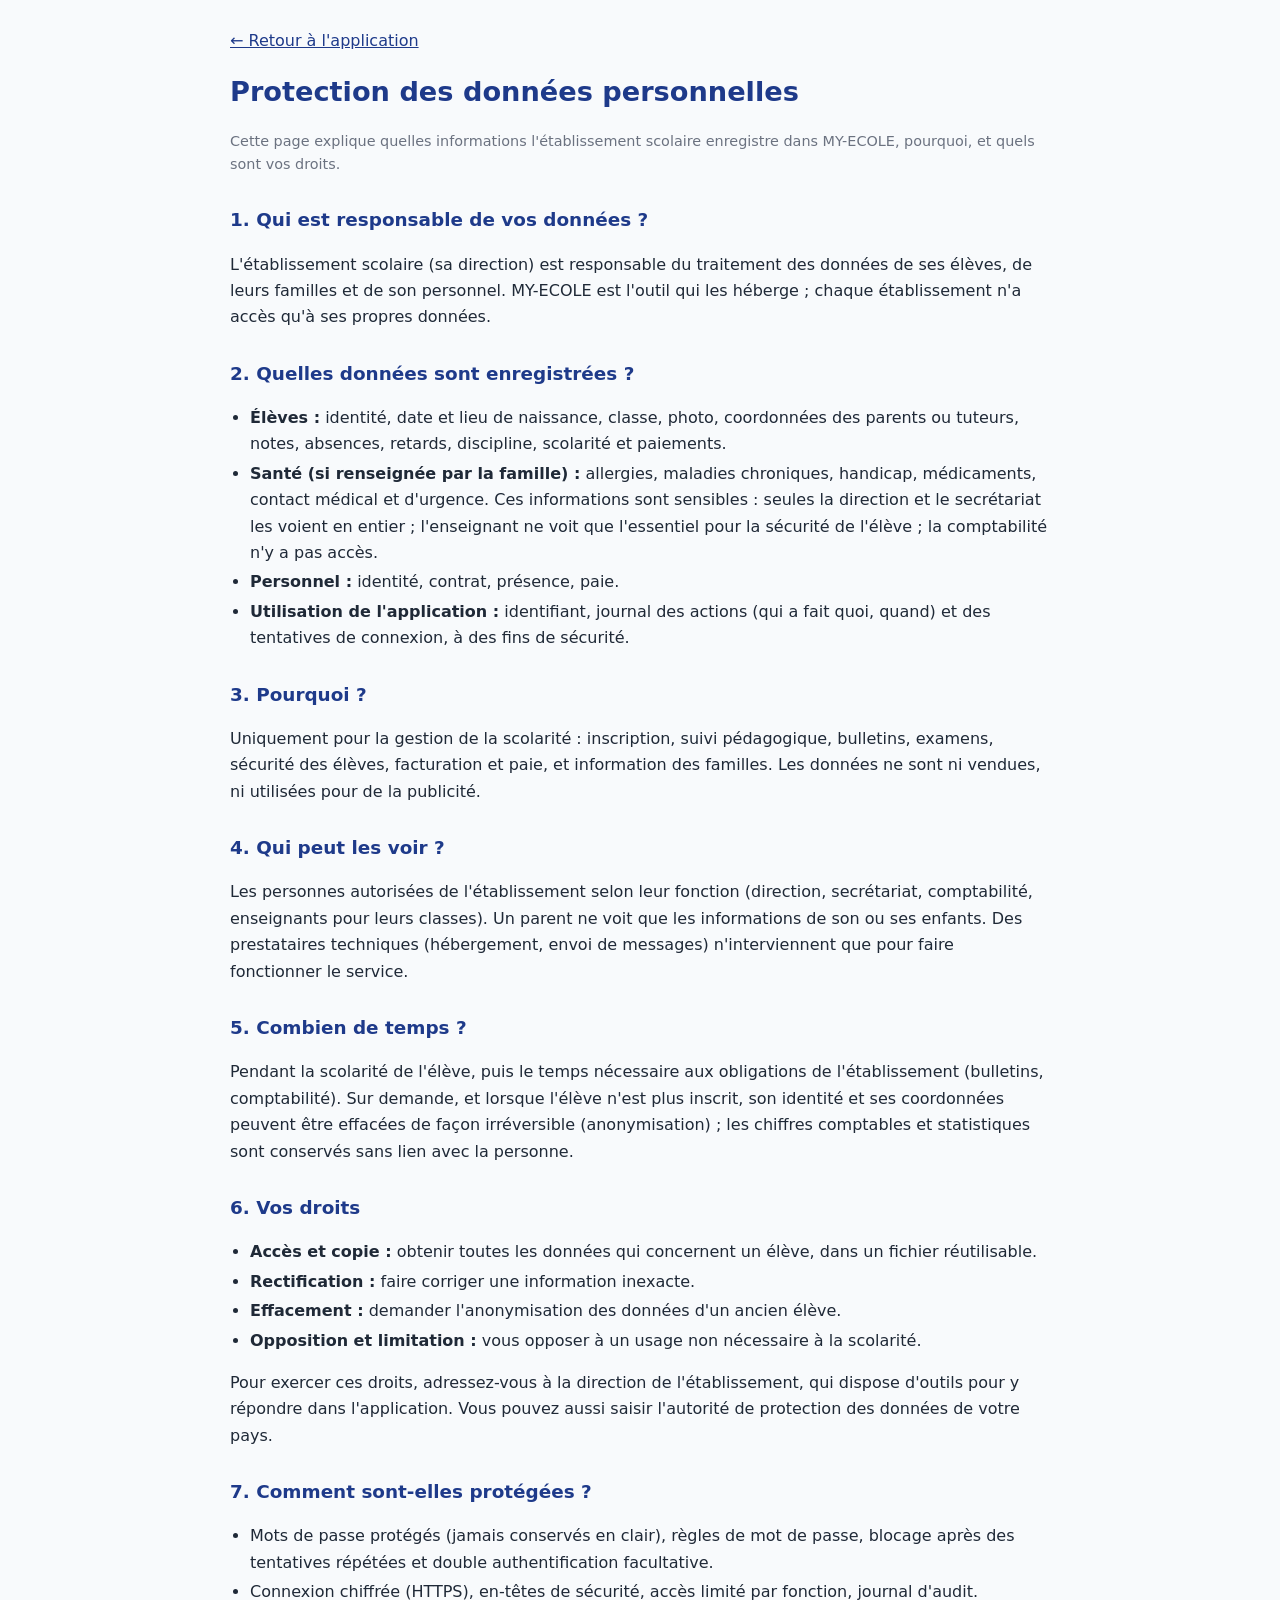
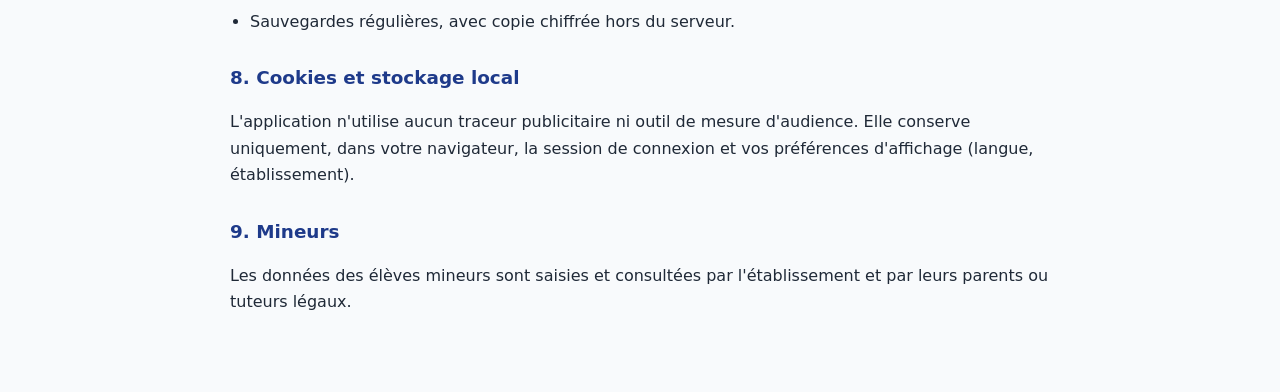
==== public/confidentialite.html @ 2b5bae77 "Conformité : en-têtes de sécurité, CORS fermé, vérification des images, droits des personnes, minimi" ====
<!DOCTYPE html>
<html lang="fr">
<head>
<meta charset="UTF-8">
<meta name="viewport" content="width=device-width, initial-scale=1.0">
<title>Protection des données personnelles — MY-ECOLE</title>
<style>
  body{font-family:system-ui,-apple-system,'Segoe UI',Roboto,sans-serif;color:#1f2937;background:#f8fafc;margin:0;line-height:1.65}
  main{max-width:820px;margin:0 auto;padding:28px 20px 60px}
  h1{color:#1E3A8A;font-size:1.7rem;margin:0 0 4px} h2{color:#1E3A8A;font-size:1.15rem;margin:28px 0 6px}
  .maj{color:#6b7280;font-size:.9rem;margin-bottom:20px} a{color:#1E3A8A}
  ul{padding-left:20px} li{margin:3px 0}
  .retour{display:inline-block;margin-bottom:16px}
  :focus-visible{outline:3px solid #1E3A8A;outline-offset:2px}
</style>
</head>
<body>
<main>
  <a class="retour" href="/">← Retour à l'application</a>
  <h1>Protection des données personnelles</h1>
  <p class="maj">Cette page explique quelles informations l'établissement scolaire enregistre dans MY-ECOLE, pourquoi, et quels sont vos droits.</p>

  <h2>1. Qui est responsable de vos données ?</h2>
  <p>L'établissement scolaire (sa direction) est responsable du traitement des données de ses élèves, de leurs familles et de son personnel. MY-ECOLE est l'outil qui les héberge ; chaque établissement n'a accès qu'à ses propres données.</p>

  <h2>2. Quelles données sont enregistrées ?</h2>
  <ul>
    <li><b>Élèves :</b> identité, date et lieu de naissance, classe, photo, coordonnées des parents ou tuteurs, notes, absences, retards, discipline, scolarité et paiements.</li>
    <li><b>Santé (si renseignée par la famille) :</b> allergies, maladies chroniques, handicap, médicaments, contact médical et d'urgence. Ces informations sont sensibles : seules la direction et le secrétariat les voient en entier ; l'enseignant ne voit que l'essentiel pour la sécurité de l'élève ; la comptabilité n'y a pas accès.</li>
    <li><b>Personnel :</b> identité, contrat, présence, paie.</li>
    <li><b>Utilisation de l'application :</b> identifiant, journal des actions (qui a fait quoi, quand) et des tentatives de connexion, à des fins de sécurité.</li>
  </ul>

  <h2>3. Pourquoi ?</h2>
  <p>Uniquement pour la gestion de la scolarité : inscription, suivi pédagogique, bulletins, examens, sécurité des élèves, facturation et paie, et information des familles. Les données ne sont ni vendues, ni utilisées pour de la publicité.</p>

  <h2>4. Qui peut les voir ?</h2>
  <p>Les personnes autorisées de l'établissement selon leur fonction (direction, secrétariat, comptabilité, enseignants pour leurs classes). Un parent ne voit que les informations de son ou ses enfants. Des prestataires techniques (hébergement, envoi de messages) n'interviennent que pour faire fonctionner le service.</p>

  <h2>5. Combien de temps ?</h2>
  <p>Pendant la scolarité de l'élève, puis le temps nécessaire aux obligations de l'établissement (bulletins, comptabilité). Sur demande, et lorsque l'élève n'est plus inscrit, son identité et ses coordonnées peuvent être effacées de façon irréversible (anonymisation) ; les chiffres comptables et statistiques sont conservés sans lien avec la personne.</p>

  <h2>6. Vos droits</h2>
  <ul>
    <li><b>Accès et copie :</b> obtenir toutes les données qui concernent un élève, dans un fichier réutilisable.</li>
    <li><b>Rectification :</b> faire corriger une information inexacte.</li>
    <li><b>Effacement :</b> demander l'anonymisation des données d'un ancien élève.</li>
    <li><b>Opposition et limitation :</b> vous opposer à un usage non nécessaire à la scolarité.</li>
  </ul>
  <p>Pour exercer ces droits, adressez-vous à la direction de l'établissement, qui dispose d'outils pour y répondre dans l'application. Vous pouvez aussi saisir l'autorité de protection des données de votre pays.</p>

  <h2>7. Comment sont-elles protégées ?</h2>
  <ul>
    <li>Mots de passe protégés (jamais conservés en clair), règles de mot de passe, blocage après des tentatives répétées et double authentification facultative.</li>
    <li>Connexion chiffrée (HTTPS), en-têtes de sécurité, accès limité par fonction, journal d'audit.</li>
    <li>Sauvegardes régulières, avec copie chiffrée hors du serveur.</li>
  </ul>

  <h2>8. Cookies et stockage local</h2>
  <p>L'application n'utilise aucun traceur publicitaire ni outil de mesure d'audience. Elle conserve uniquement, dans votre navigateur, la session de connexion et vos préférences d'affichage (langue, établissement).</p>

  <h2>9. Mineurs</h2>
  <p>Les données des élèves mineurs sont saisies et consultées par l'établissement et par leurs parents ou tuteurs légaux.</p>
</main>
</body>
</html>
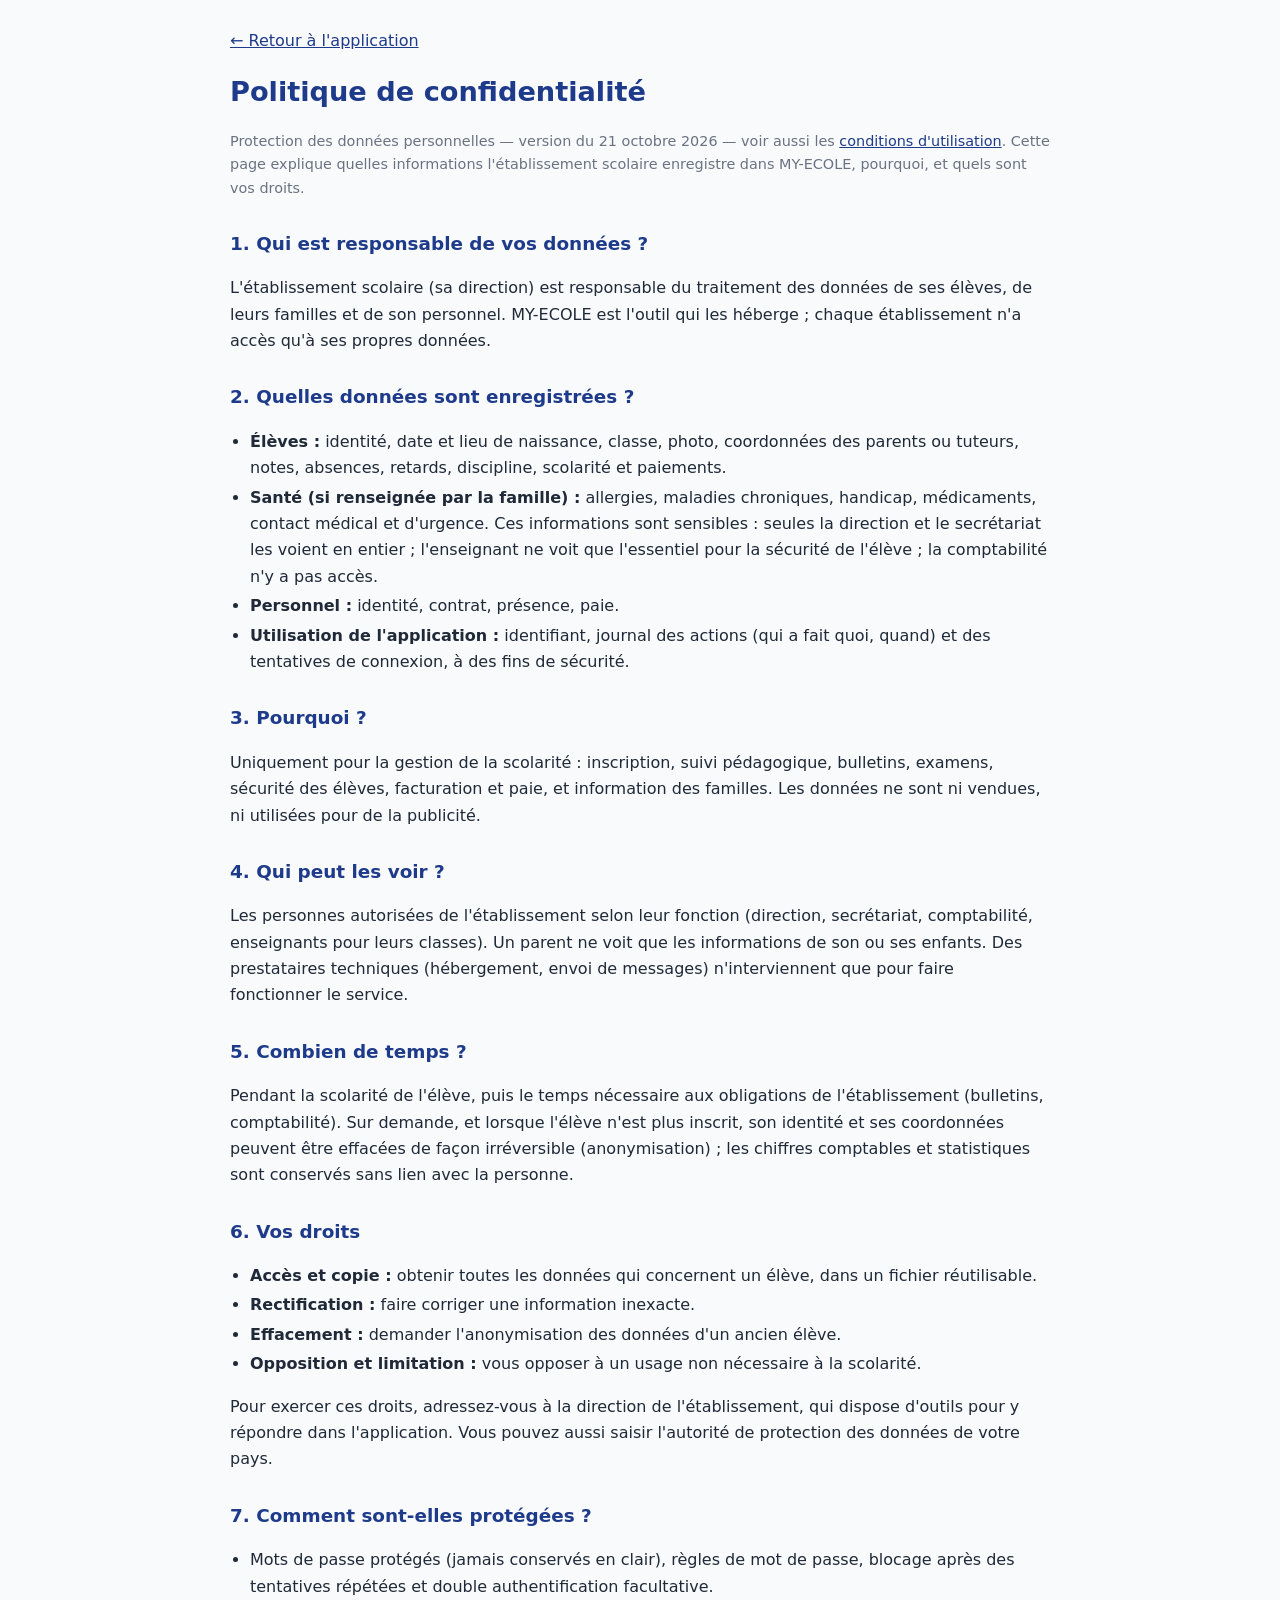
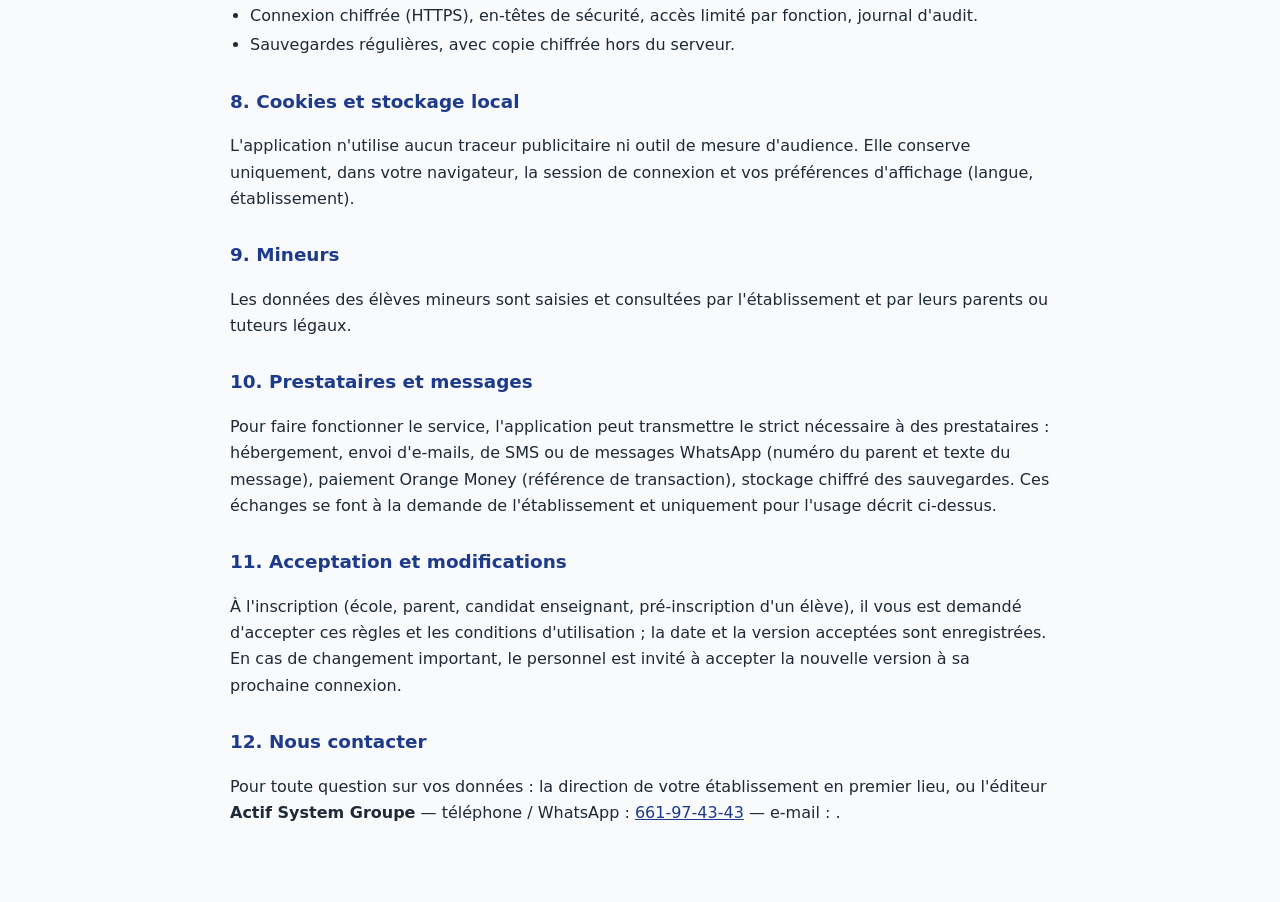
==== commit d0a6cfa6: "Conditions d'utilisation, politique de confidentialité, acceptation aux inscriptions, page Aide et à" ====
--- a/public/confidentialite.html
+++ b/public/confidentialite.html
@@ -1,9 +1,10 @@
 <!DOCTYPE html>
 <html lang="fr">
 <head>
+<script src="/js/handlers.js"></script>
 <meta charset="UTF-8">
 <meta name="viewport" content="width=device-width, initial-scale=1.0">
-<title>Protection des données personnelles — MY-ECOLE</title>
+<title>Politique de confidentialité — MY-ECOLE</title>
 <style>
   body{font-family:system-ui,-apple-system,'Segoe UI',Roboto,sans-serif;color:#1f2937;background:#f8fafc;margin:0;line-height:1.65}
   main{max-width:820px;margin:0 auto;padding:28px 20px 60px}
@@ -17,8 +18,8 @@
 <body>
 <main>
   <a class="retour" href="/">← Retour à l'application</a>
-  <h1>Protection des données personnelles</h1>
-  <p class="maj">Cette page explique quelles informations l'établissement scolaire enregistre dans MY-ECOLE, pourquoi, et quels sont vos droits.</p>
+  <h1>Politique de confidentialité</h1>
+  <p class="maj">Protection des données personnelles — version du 21 octobre 2026 — voir aussi les <a href="/conditions.html">conditions d'utilisation</a>. Cette page explique quelles informations l'établissement scolaire enregistre dans MY-ECOLE, pourquoi, et quels sont vos droits.</p>
 
   <h2>1. Qui est responsable de vos données ?</h2>
   <p>L'établissement scolaire (sa direction) est responsable du traitement des données de ses élèves, de leurs familles et de son personnel. MY-ECOLE est l'outil qui les héberge ; chaque établissement n'a accès qu'à ses propres données.</p>
@@ -61,6 +62,16 @@
 
   <h2>9. Mineurs</h2>
   <p>Les données des élèves mineurs sont saisies et consultées par l'établissement et par leurs parents ou tuteurs légaux.</p>
+
+  <h2>10. Prestataires et messages</h2>
+  <p>Pour faire fonctionner le service, l'application peut transmettre le strict nécessaire à des prestataires : hébergement, envoi d'e-mails, de SMS ou de messages WhatsApp (numéro du parent et texte du message), paiement Orange Money (référence de transaction), stockage chiffré des sauvegardes. Ces échanges se font à la demande de l'établissement et uniquement pour l'usage décrit ci-dessus.</p>
+
+  <h2>11. Acceptation et modifications</h2>
+  <p>À l'inscription (école, parent, candidat enseignant, pré-inscription d'un élève), il vous est demandé d'accepter ces règles et les conditions d'utilisation ; la date et la version acceptées sont enregistrées. En cas de changement important, le personnel est invité à accepter la nouvelle version à sa prochaine connexion.</p>
+
+  <h2>12. Nous contacter</h2>
+  <p>Pour toute question sur vos données : la direction de votre établissement en premier lieu, ou l'éditeur <b>Actif System Groupe</b> — téléphone / WhatsApp : <a data-contact="tel" href="tel:+224661974343">661-97-43-43</a><span data-ligne-mail> — e-mail : <a data-contact="mail" href="#"></a></span>.</p>
 </main>
+<script src="/js/pages-publiques/contact-editeur.js"></script>
 </body>
 </html>
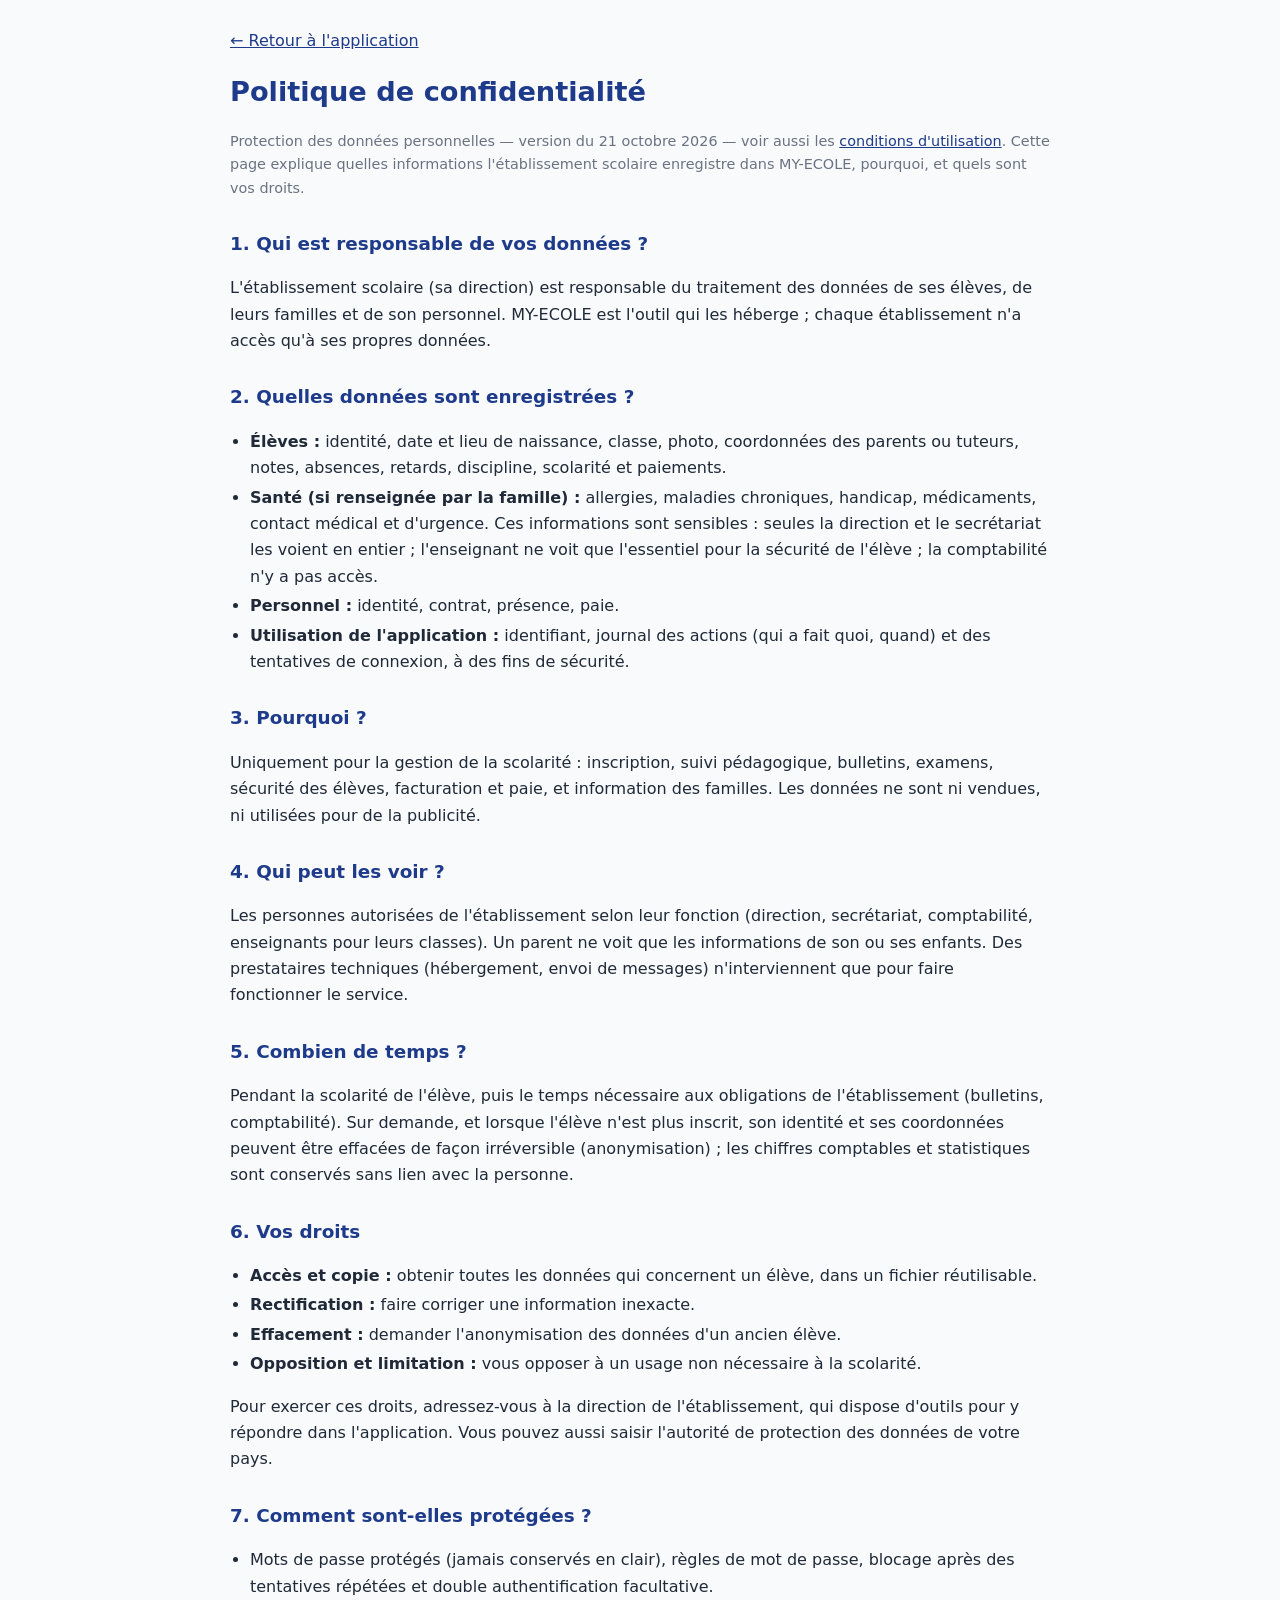
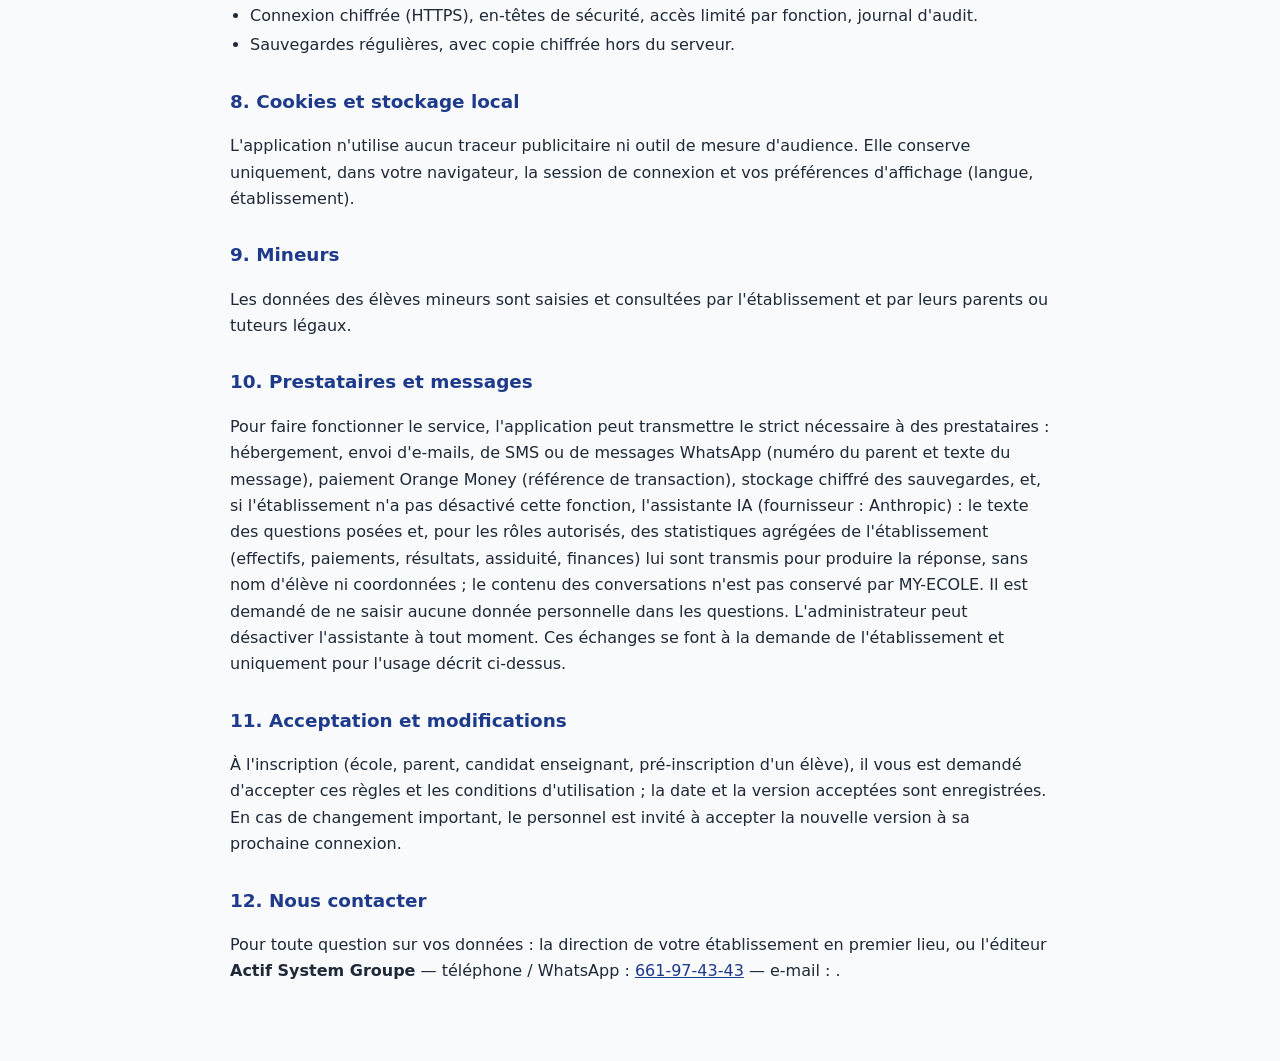
==== commit b59553a2: "Assistante : interrupteur par établissement (admin/directeur) et mention dans la politique de confid" ====
--- a/public/confidentialite.html
+++ b/public/confidentialite.html
@@ -64,7 +64,7 @@
   <p>Les données des élèves mineurs sont saisies et consultées par l'établissement et par leurs parents ou tuteurs légaux.</p>
 
   <h2>10. Prestataires et messages</h2>
-  <p>Pour faire fonctionner le service, l'application peut transmettre le strict nécessaire à des prestataires : hébergement, envoi d'e-mails, de SMS ou de messages WhatsApp (numéro du parent et texte du message), paiement Orange Money (référence de transaction), stockage chiffré des sauvegardes. Ces échanges se font à la demande de l'établissement et uniquement pour l'usage décrit ci-dessus.</p>
+  <p>Pour faire fonctionner le service, l'application peut transmettre le strict nécessaire à des prestataires : hébergement, envoi d'e-mails, de SMS ou de messages WhatsApp (numéro du parent et texte du message), paiement Orange Money (référence de transaction), stockage chiffré des sauvegardes, et, si l'établissement n'a pas désactivé cette fonction, l'assistante IA (fournisseur : Anthropic) : le texte des questions posées et, pour les rôles autorisés, des statistiques agrégées de l'établissement (effectifs, paiements, résultats, assiduité, finances) lui sont transmis pour produire la réponse, sans nom d'élève ni coordonnées ; le contenu des conversations n'est pas conservé par MY-ECOLE. Il est demandé de ne saisir aucune donnée personnelle dans les questions. L'administrateur peut désactiver l'assistante à tout moment. Ces échanges se font à la demande de l'établissement et uniquement pour l'usage décrit ci-dessus.</p>
 
   <h2>11. Acceptation et modifications</h2>
   <p>À l'inscription (école, parent, candidat enseignant, pré-inscription d'un élève), il vous est demandé d'accepter ces règles et les conditions d'utilisation ; la date et la version acceptées sont enregistrées. En cas de changement important, le personnel est invité à accepter la nouvelle version à sa prochaine connexion.</p>
